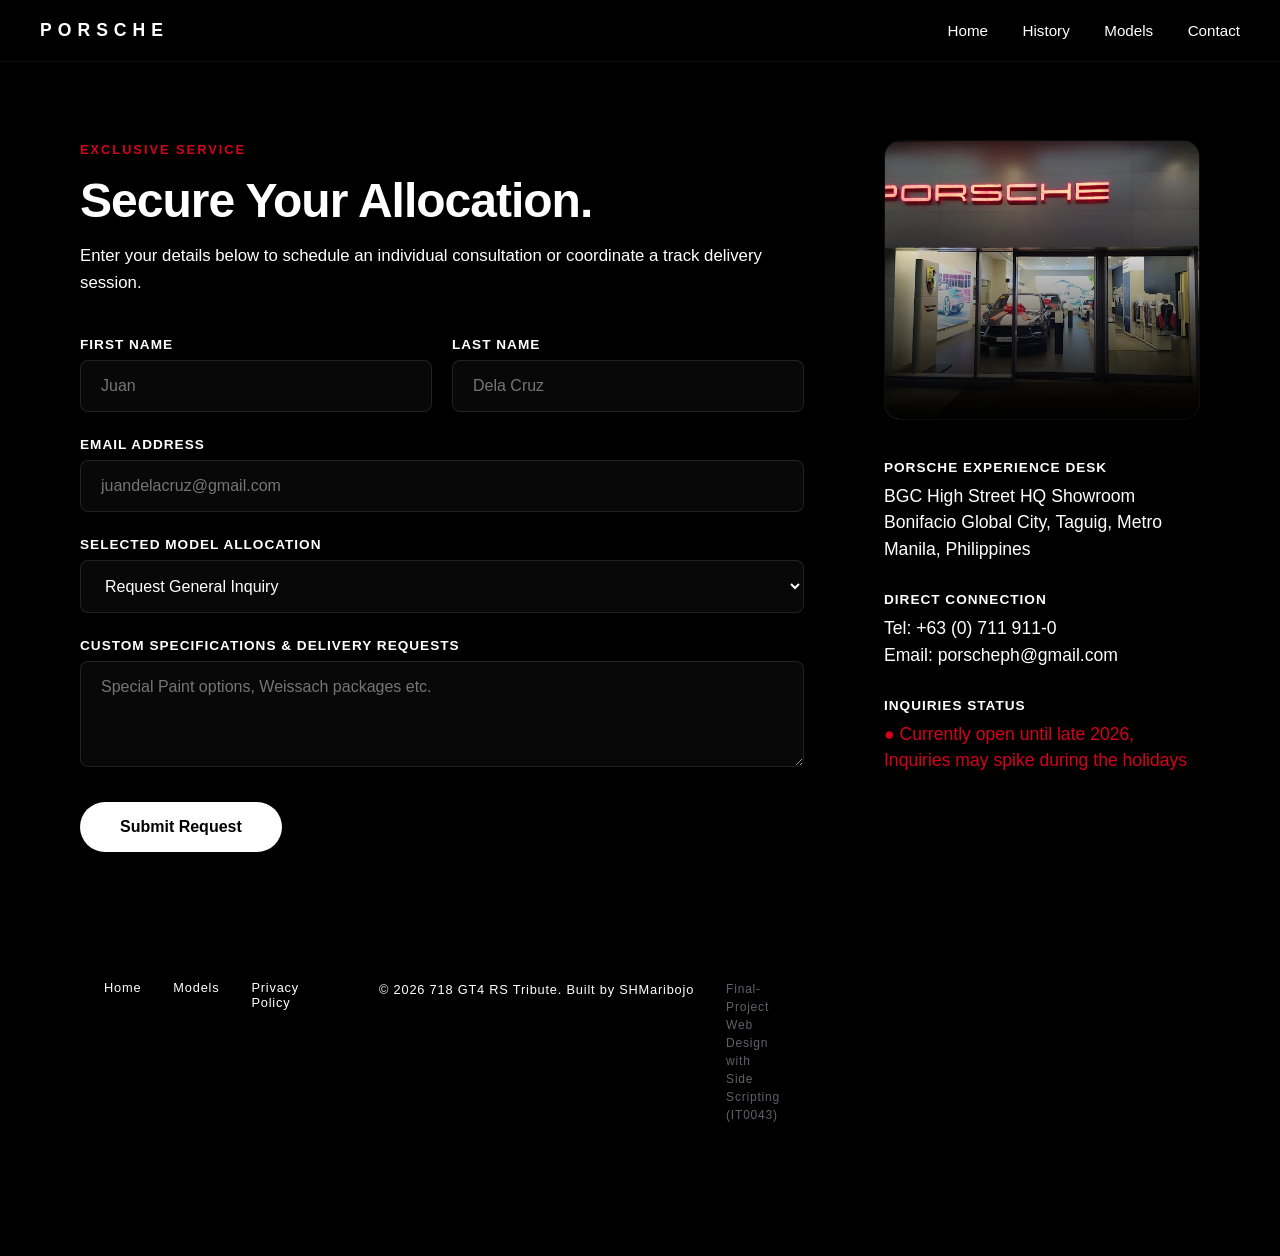
==== contact.html @ 1ed5b6e0 "Add files via upload" ====
<!DOCTYPE html>
<html lang="en">
<head>
    <meta charset="UTF-8">
    <meta name="viewport" content="width=device-width, initial-scale=1.0">
    <title>Porsche Consultation Desk</title>
    <link rel="stylesheet" href="homestyle.css">
</head>
<body>

    <header class="global-header">
            <div class="logo">PORSCHE</div>
        <nav class="nav-links">
            <a href="index.html">Home</a>
            <a href="history.html">History</a>
            <a href="models.html">Models</a>
            <a href="contact.html" class="active">Contact</a>
        </nav>
    </header>

    <main class="contact-page">
        <div class="contact-container">
            
            <section class="contact-form-section">
                <span class="tag">Exclusive Service</span>
                <h1>Secure Your Allocation.</h1>
                <p class="subtitle">Enter your details below to schedule an individual consultation or coordinate a track delivery session.</p>

                <form id="consultation-form" class="porsche-form">
                    <div class="input-row">
                        <div class="input-group">
                            <label for="first-name">First Name</label>
                            <input type="text" id="first-name" placeholder="Juan" required>
                        </div>
                        <div class="input-group">
                            <label for="last-name">Last Name</label>
                            <input type="text" id="last-name" placeholder="Dela Cruz" required>
                        </div>
                    </div>

                    <div class="input-group">
                        <label for="email">Email Address</label>
                        <input type="email" id="email" placeholder="juandelacruz@gmail.com" required>
                    </div>

                    <div class="input-group">
                        <label for="model-select">Selected Model Allocation</label>
                        <select id="model-select">
                            <option value="general">Request General Inquiry</option>
                            <option value="base">718 Cayman</option>
                            <option value="s">718 Cayman S</option>
                            <option value="boxster">718 Cayman Boxster</option>
                            <option value="gts 4.0">718 Cayman GTS 4.0</option>
                            <option value="spyder rs">718 Cayman Spyder RS</option>
                            <option value="gt4 rs"> 718 Cayman GT4 RS</option>
                        </select>
                    </div>

                    <div class="input-group">
                        <label for="message">Custom Specifications & Delivery Requests</label>
                        <textarea id="message" rows="4" placeholder="Special Paint options, Weissach packages etc. "></textarea>
                    </div>

                    <button type="submit" class="submit-btn">Submit Request</button>
                </form>
            </section>

            <section class="contact-details-section">
                <div class="showroom-visual">
                    <img src="showroom.webp" alt="Modern minimal Porsche showroom interior design" class="showroom-img">
                    <div class="visual-overlay"></div>
                </div>

                <div class="showroom-details">
                    <div class="detail-block">
                        <h3>Porsche Experience Desk</h3>
                        <p>BGC High Street HQ Showroom<br>Bonifacio Global City, Taguig, Metro Manila, Philippines</p>
                    </div>
                    <div class="detail-block">
                        <h3>Direct Connection</h3>
                        <p>Tel: +63 (0) 711 911-0<br>Email: porscheph@gmail.com</p>
                    </div>
                    <div class="detail-block">
                        <h3>Inquiries Status</h3>
                        <p class="status-indicator">● Currently open until late 2026, Inquiries may spike during the holidays</p>
                    </div>
                </div>
            </section>
             <footer class="porsche-footer">
    <div class="footer-container">
        <div class="footer-nav">
            <a href="index.html">Home</a>
            <a href="models.html">Models</a>
            <a href="#">Privacy Policy</a>
        </div>

        <hr class="footer-line">

        <div class="footer-legal">
            <p class="copyright">&copy; 2026 718 GT4 RS Tribute. Built by SHMaribojo</p>
            <p class="disclaimer">Final-Project Web Design with Side Scripting (IT0043) </p>
        </div>
    </div>
    </footer>

        </div>
    </main>

    <script>
        window.addEventListener('DOMContentLoaded', () => {
            const urlParams = new URLSearchParams(window.location.search);
            const modelParam = urlParams.get('model');
            if (modelParam) {
                const selectElement = document.getElementById('model-select');
                if (selectElement) {
                    selectElement.value = modelParam;
                }
            }
        })
    </script>
</body>
</html>
---- homestyle.css ----
:root {
    --bg-dark: #000000;
    --bg-card: rgba(25, 25, 27, 0.8);
    --text-main: #ffffff;
    --text-muted: #ffffff; 
    --accent: #d5001c;     
    --ios-blur: blur(20px);
    --spring-transition: all 0.6s cubic-bezier(0.16, 1, 0.3, 1); 
}

html {
    scroll-behavior: smooth; 
}

* {
    box-sizing: border-box;
    margin: 0;
    padding: 0;
}

body {
    background-color: var(--bg-dark);
    color: var(--text-main);
    font-family: -apple-system, BlinkMacSystemFont, "Segoe UI", Roboto, sans-serif;
    overflow-x: hidden;
    antialiased: true;
}

/*Transparent Design, inspired by iOS 26*/

.global-header {
    position: fixed;
    top: 0;
    left: 0;
    width: 100%;
    z-index: 1000;
    display: flex;
    justify-content: space-between;
    align-items: center;
    padding: 20px 40px;
    background: rgba(0, 0, 0, 0.4);
    backdrop-filter: var(--ios-blur); 
    border-bottom: 1px solid rgba(255, 255, 255, 0.05);
    transition: var(--spring-transition);
}

.logo {
    font-weight: 800;
    letter-spacing: 6px;
    font-size: 1.1rem;
}

.nav-links a {
    color: var(--text-muted);
    text-decoration: none;
    margin-left: 30px;
    font-size: 0.95rem;
    font-weight: 500;
    transition: var(--spring-transition);
}

.nav-links a:hover, .nav-links a.active {
    color: var(--text-main);
}
.cayman-gallery-section {
    padding: 100px 5%;
    background-color: #0b0b0b; 
    display: flex;
    flex-direction: column;
    align-items: center;
}

.gallery-header {
    text-align: center;
    margin-bottom: 50px;
}

.gallery-subtitle {
    color: var(--text-muted, #888);
    font-size: 0.9rem;
    text-transform: uppercase;
    letter-spacing: 3px;
    display: block;
    margin-bottom: 10px;
}

.gallery-title {
    color: var(--text-main, #ffffff);
    font-size: 2.5rem;
    font-weight: 600;
}

.cayman-gallery-grid {
    display: grid;
    grid-template-columns: repeat(auto-fit, minmax(300px, 1fr));
    grid-auto-rows: 250px;
    gap: 20px;
    width: 100%;
    max-width: 1200px;
}

.gallery-item {
    position: relative;
    overflow: hidden;
    border-radius: 12px;
    background-color: #1a1a1a;
}

.gallery-item img {
    width: 100%;
    height: 100%;
    object-fit: cover;
    transition: transform 0.6s cubic-bezier(0.25, 1, 0.5, 1);
}

@media (min-width: 768px) {
    .gallery-item.wide {
        grid-column: span 2;
    }
    .gallery-item.tall {
        grid-row: span 2;
        height: 100%;
    }
}

.gallery-overlay {
    position: absolute;
    top: 0;
    left: 0;
    width: 100%;
    height: 100%;
    background: linear-gradient(to top, rgba(0, 0, 0, 0.8) 0%, rgba(0, 0, 0, 0) 60%);
    display: flex;
    align-items: flex-end;
    padding: 25px;
    opacity: 0;
    transition: opacity 0.4s ease;
}

.gallery-overlay span {
    color: #ffffff;
    font-size: 1.1rem;
    font-weight: 500;
    transform: translateY(15px);
    transition: transform 0.4s ease;
}


.gallery-item:hover img {
    transform: scale(1.08); 
}

.gallery-item:hover .gallery-overlay {
    opacity: 1;
}

.gallery-item:hover .gallery-overlay span {
    transform: translateY(0);
}

.hero-section {
    position: relative;
    height: 100vh;
    display: flex;
    flex-direction: column;
    justify-content: center;
    align-items: center;
    text-align: center;
}

.hero-video-container {
    position: absolute;
    top: 0;
    left: 0;
    width: 100%;
    height: 100vh;
    z-index: -1;
}

.hero-bg {
    width: 100%;
    height: 100%;
    object-fit: cover;
    transform: scale(1.05); 
    transition: transform 1.5s cubic-bezier(0.16, 1, 0.3, 1);
}

.hero-overlay {
    position: absolute;
    top: 0;
    left: 0;
    width: 100%;
    height: 100%;
    background: linear-gradient(to bottom, rgba(0,0,0,0.2) 0%, rgba(0,0,0,0.8) 100%);
}

.hero-content {
    z-index: 10;
    opacity: 0;
    transform: translateY(30px);
    animation: iosFadeUp 1.2s cubic-bezier(0.16, 1, 0.3, 1) forwards 0.3s;
}

.hero-subtitle {
    font-size: 1.2rem;
    letter-spacing: 4px;
    text-transform: uppercase;
    color: var(--text-muted);
    margin-bottom: 10px;
}

.hero-title {
    font-size: 4rem;
    font-weight: 700;
    letter-spacing: -1px;
    margin-bottom: 30px;
}

.ios-btn {
    background: var(--text-main);
    color: var(--bg-dark);
    border: none;
    padding: 14px 32px;
    font-size: 1rem;
    font-weight: 600;
    border-radius: 30px;
    cursor: pointer;
    transition: var(--spring-transition);
}

.ios-btn:hover {
    transform: scale(1.05);
    background: #f5f5f7;
}

.ios-btn:active {
    transform: scale(0.98); 
}

.scroll-indicator {
    position: absolute;
    bottom: 30px;
    font-size: 2rem;
    animation: bounce 2s infinite;
    color: var(--text-muted);
}

.details-section {
    min-height: 100vh;
    background-color: var(--bg-dark);
    display: flex;
    align-items: center;
    padding: 100px 40px;
}

.details-container {
    max-width: 1100px;
    margin: 0 auto;
    display: grid;
   grid-template-columns: 1fr; 
    gap: 60px;
    width: 100%;
}

@media (min-width: 768px) {
    .details-container {
        grid-template-columns: 1.5fr 1fr;
    }
}

.tag {
    color: var(--accent);
    text-transform: uppercase;
    letter-spacing: 2px;
    font-size: 0.85rem;
    font-weight: 700;
}

.text-block h2 {
    font-size: 3rem;
    margin: 15px 0 25px 0;
    letter-spacing: -0.5px;
}

.text-block p {
    color: var(--text-muted);
    font-size: 1.2rem;
    line-height: 1.8;
}

.stats-grid {
    display: flex;
    flex-direction: column;
    gap: 20px;
    justify-content: center;
}

.stat-card {
    background: var(--bg-card);
    backdrop-filter: var(--ios-blur);
    padding: 30px;
    border-radius: 18px; 
    border: 1px solid rgba(255, 255, 255, 0.03);
}

.stat-num {
    display: block;
    font-size: 3.5rem;
    font-weight: 700;
    letter-spacing: -2px;
}

.stat-label {
    color: var(--text-muted);
    font-size: 0.9rem;
    text-transform: uppercase;
    letter-spacing: 1px;
}

/*Overall Animation*/
@keyframes iosFadeUp {
    to {
        opacity: 1;
        transform: translateY(0);
    }
}

@keyframes bounce {
    0%, 20%, 50%, 80%, 100% { transform: translateY(0); }
    40% { transform: translateY(-10px); }
    60% { transform: translateY(-5px); }
}

/*History Page Style*/
.history-page {
    padding-top: 140px; 
    background-color: var(--bg-dark);
}

.history-hero {
    text-align: center;
    max-width: 800px;
    margin: 0 auto 100px auto;
    padding: 0 20px;
}

.history-main-title {
    font-size: 4rem;
    font-weight: 700;
    letter-spacing: -1px;
    margin: 15px 0;
}

.history-intro {
    color: var(--text-muted);
    font-size: 1.2rem;
    line-height: 1.8;
}

/* Timeline Layout Rows */
.timeline-container {
    max-width: 1200px;
    margin: 0 auto;
    padding: 0 40px 100px 40px;
    display: flex;
    flex-direction: column;
    gap: 120px;
}

.timeline-row {
    display: grid;
    grid-template-columns: 1fr;
    gap: 40px;
    align-items: center;
}

@media (min-width: 768px) {
    .timeline-row {
        grid-template-columns: 1fr 1fr;
    }
    
    .timeline-row.reverse {
        direction: rtl; 
    }
    
    .timeline-row.reverse .timeline-text {
        direction: ltr; 
    }
}

.era-year {
    color: var(--accent);
    font-size: 1.5rem;
    font-weight: 800;
    letter-spacing: 2px;
}

.timeline-text h3 {
    font-size: 2.5rem;
    margin: 10px 0 20px 0;
    letter-spacing: -0.5px;
}

.timeline-text p {
    color: var(--text-muted);
    font-size: 1.1rem;
    line-height: 1.7;
}

.image-placeholder {
    width: 100%;
    aspect-ratio: 16 / 10;
    background: var(--bg-card);
    border: 1px solid rgba(255, 255, 255, 0.05);
    border-radius: 18px;
    display: flex;
    justify-content: center;
    align-items: center;
    color: var(--text-muted);
    font-size: 0.9rem;
    backdrop-filter: var(--ios-blur);
}

.reveal {
    opacity: 0;
    transform: translateY(40px);
    transition: var(--spring-transition);
    transition-duration: 1s;
}

.reveal.active {
    opacity: 1;
    transform: translateY(0);
}
.history-img {
    width: 100%;
    aspect-ratio: 16 / 10;
    object-fit: cover;
    border-radius: 18px;
    border: 1px solid rgba(255, 255, 255, 0.05);
    background: var(--bg-card);
    backdrop-filter: var(--ios-blur);
    box-shadow: 0 20px 40px rgba(0, 0, 0, 0.5);
    transition: var(--spring-transition);
}

.history-img:hover {
    transform: scale(1.02);
    border-color: rgba(213, 0, 28, 0.2);
}

/*Specification Page Style*/
.specs-page {
    padding-top: 140px;
    background-color: var(--bg-dark);
}

.specs-hero {
    text-align: center;
    max-width: 800px;
    margin: 0 auto 60px auto;
    padding: 0 20px;
}

.specs-hero h1 {
    font-size: 4rem;
    font-weight: 700;
    letter-spacing: -1px;
    margin: 10px 0;
}

.specs-hero p {
    color: var(--text-muted);
    font-size: 1.1rem;
    line-height: 1.7;
}

.specs-table-container {
    max-width: 1500px;
    margin: 0 auto;
    padding: 0 40px 100px 40px;
}

.specs-matrix {
    display: grid;
    grid-template-columns: 1fr;
    gap: 30px;
}

@media (min-width: 992px) {
    .specs-matrix {
        grid-template-columns: repeat(3, 1fr);
    }
}

.spec-matrix-card {
    background: var(--bg-card);
    backdrop-filter: var(--ios-blur);
    border: 1px solid rgba(213, 0, 28, 0.2);
    border-radius: 24px;
    padding: 40px 30px;
    transition: var(--spring-transition);
}

.spec-matrix-card:hover {
    transform: translateY(-8px);
    border-color: rgba(213, 0, 28, 0.2);
    box-shadow: 0 30px 60px rgba(0, 0, 0, 0.6);
}

.featured-card {
    border-color: rgba(213, 0, 28, 0.2);
    background: linear-gradient(145deg, rgba(25, 25, 27, 0.9) 0%, rgba(10, 10, 10, 0.9) 100%);
}

.stat-card:hover {
    background-color: var(--accent); 
    border-color: rgba(213, 0, 28, 0.2); 
    transform: translateY(-4px);
}

.card-header-tag {
    font-size: 0.8rem;
    font-weight: 700;
    letter-spacing: 1.5px;
    text-transform: uppercase;
    color: var(--text-muted);
    margin-bottom: 15px;
}

.text-accent {
    color: var(--accent);
}

.spec-matrix-card h2 {
    font-size: 2rem;
    font-weight: 700;
    letter-spacing: -0.5px;
}

.chassis-code {
    font-size: 0.95rem;
    color: var(--text-muted);
    margin: 5px 0 20px 0;
}

.spec-divider {
    height: 1px;
    background: rgba(255, 255, 255, 0.08);
    margin-bottom: 25px;
}

.spec-list {
    list-style: none;
    display: flex;
    flex-direction: column;
    gap: 16px;
}

.spec-list li {
    font-size: 1rem;
    color: #e5e5ea; 
    line-height: 1.4;
}

.spec-list li strong {
    color: var(--text-muted);
    font-weight: 500;
    display: inline-block;
    width: 100px; 
}
.history-footer-cta {
    text-align: center;
    padding: 100px 20px;
    background: linear-gradient(to top, rgba(213, 0, 28, 0.05) 0%, transparent 100%); 
    border-top: 1px solid rgba(255, 255, 255, 0.05);
}

.history-footer-cta h2 {
    font-size: 3rem;
    margin-bottom: 15px;
    letter-spacing: -0.5px;
}

.history-footer-cta p {
    color: var(--text-muted);
    max-width: 600px;
    margin: 0 auto 40px auto;
    font-size: 1.1rem;
    line-height: 1.6;
}

.text-center {
    display: inline-block;
    text-decoration: none;
}

/*Models page style*/
.models-page {
    padding-top: 100px;
    background-color: var(--bg-dark);
    min-height: 100vh;
}

.model-showcase {
    min-height: 70vh;
    display: flex;
    align-items: center;
    padding: 60px 40px;
    border-bottom: 1px solid rgba(255, 255, 255, 0.05);
    background: radial-gradient(circle at 80% 50%, rgba(213, 0, 28, 0.05) 0%, transparent 60%);
}

.showcase-content {
    max-width: 1200px;
    margin: 0 auto;
    display: grid;
    grid-template-columns: 1fr;
    gap: 50px;
    align-items: center;
    width: 100%;
}

@media (min-width: 992px) {
    .showcase-content {
        grid-template-columns: 1.2fr 1.5fr;
    }
}

.showcase-text h1 {
    font-size: 3.5rem;
    font-weight: 700;
    letter-spacing: -1px;
    margin: 15px 0 25px 0;
}

.showcase-text p {
    color: var(--text-muted);
    font-size: 1.15rem;
    line-height: 1.8;
    margin-bottom: 40px;
}

.showcase-mini-specs {
    display: grid;
    grid-template-columns: repeat(3, 1fr);
    gap: 20px;
}

.mini-spec {
    border-left: 2px solid var(--accent);
    padding-left: 15px;
}

.mini-val {
    display: block;
    font-size: 1.8rem;
    font-weight: 700;
    color: var(--text-main);
}

.mini-label {
    font-size: 0.8rem;
    color: var(--text-muted);
    text-transform: uppercase;
    letter-spacing: 1px;
}

.showcase-visual {
    display: flex;
    justify-content: center;
    align-items: center;
}

.active-model-img {
    width: 100%;
    max-height: 400px;
    object-fit: contain;
    filter: drop-shadow(0 20px 40px rgba(0, 0, 0, 0.6));
    animation: imageSlideIn 0.8s cubic-bezier(0.16, 1, 0.3, 1) forwards;
}

@keyframes imageSlideIn {
    0% {
        opacity: 0;
        transform: translateX(40px);
    }
    100% {
        opacity: 1;
        transform: translateX(0);
    }
}

.model-selection-section {
    padding: 80px 40px;
    max-width: 1200px;
    margin: 0 auto;
}

.section-header {
    margin-bottom: 40px;
}

.section-header h2 {
    font-size: 2.5rem;
    margin-bottom: 10px;
}

.section-header p {
    color: var(--text-muted);
}

.model-selector-grid {
    display: grid;
    grid-template-columns: repeat(auto-fit, minmax(250px, 1fr));
    gap: 20px;
}

.model-select-card {
    background: var(--bg-card);
    border: 1px solid rgba(255, 255, 255, 0.03);
    border-radius: 18px;
    padding: 30px;
    cursor: pointer;
    position: relative;
    overflow: hidden;
    height: 180px;
    display: flex;
    flex-direction: column;
    justify-content: space-between;
    transition: var(--spring-transition);
}

.model-select-card .model-card-info h3 {
    font-size: 1.3rem;
    margin-bottom: 5px;
    font-weight: 600;
}

.model-select-card .model-card-info span {
    color: var(--text-muted);
    font-size: 0.9rem;
}

.model-select-card.active, .model-select-card:hover {
    background: var(--accent);
    transform: translateY(-5px);
}

.model-select-card.active .model-card-info span,
.model-select-card:hover .model-card-info span {
    color: rgba(255, 255, 255, 0.8);
}

/*Showroom style layout page*/
.showroom-page {
    padding-top: 140px;
    background-color: var(--bg-dark);
    min-height: 100vh;
}

.showroom-intro {
    text-align: center;
    max-width: 700px;
    margin: 0 auto 60px auto;
    padding: 0 20px;
}

.showroom-intro h1 {
    font-size: 3.5rem;
    margin: 15px 0;
    letter-spacing: -1px;
}

.showroom-intro p {
    color: var(--text-muted);
    font-size: 1.1rem;
    line-height: 1.7;
}

.dealership-grid {
    max-width: 1320px;
    margin: 0 auto;
    padding: 120px 30px 120px 30px; 
    display: grid;
    
    /*Strictly locks layout to 3 equal-width columns on desktop*/
    grid-template-columns: repeat(3, 1fr); 
    
    gap: 110px 30px; 
    justify-content: center;
}

/*Individual Card Structure*/
.dealer-card {
    background: var(--bg-card);
    backdrop-filter: var(--ios-blur);
    border: 1px solid rgba(255, 255, 255, 0.04);
    border-radius: 32px;
    position: relative;
    display: flex;
    flex-direction: column;
    width: 100%;
    max-width: 440px; 
    height: 580px;    
    padding: 0 40px 40px 40px;
    margin: 0 auto;
    transition: var(--spring-transition);
}


.car-visual-box-overflow {
    position: relative;
    width: 100%;
    height: 160px;
    margin-top: -85px; 
    margin-bottom: 10px;
    display: flex;
    justify-content: center;
    align-items: center;
    pointer-events: none;
    z-index: 10;
}

.car-render {
    width: auto;
    height: auto;
    max-width: 115%;  
    max-height: 100%; 
    transform: scale(1.35);
    object-fit: contain;
    filter: drop-shadow(0 15px 25px rgba(0, 0, 0, 0.6));
    transition: var(--spring-transition);
}

.card-content-body {
    display: flex;
    flex-direction: column;
    justify-content: flex-start;
    height: 100%;
}

.card-title {
    font-size: 2rem;
    font-weight: 600;
    margin-bottom: 12px;
}

.badge-row {
    display: flex;
    flex-wrap: wrap;
    gap: 6px;
    margin-bottom: 30px;
}

.pill-badge {
    background: rgba(255, 255, 255, 0.07);
    color: var(--text-main);
    padding: 8px 16px;
    border-radius: 20px;
    font-size: 0.85rem;
    font-weight: 500;
}

.pill-badge.dark {
    background: #000000;
    color: #ffffff;
    border: 1px solid rgba(255, 255, 255, 0.1);
}

.dealer-stats-list {
    display: flex;
    flex-direction: column;
    gap: 20px;
    margin-bottom: 30px;
    text-align: left;
}

.stat-item {
    display: flex;
    flex-direction: column;
    gap: 4px;
    margin: 0;
    padding: 0;
}

.stat-value {
    font-size: 1.4rem;
    font-weight: 500;
    color: var(--text-main);
    margin: 0;
    padding: 0;
    line-height: 1.2;
    display: block;

}

.stat-desc {
    font-size: 0.75rem;
    color: var(--text-muted);
    margin: 0;
    padding: 0;
    line-height: 1.2;
    display: block;
}


.card-actions {
    margin-top: auto;
    display: flex;
    width: 100%;
    margin-top: auto;
    justify-content: center;
}

.btn-action {
    text-align: center;
    padding: 14px 0;
    width: 100%;
    display: block;
    border-radius: 12px;
    font-size: 0.85rem;
    font-weight: 600;
    text-decoration: none;
    transition: all 0.25s ease
}

.btn-action.primary {
    background: #000000;
    color: #ffffff;
    border: 1px solid rgba(255, 255, 255, 0.1);
}

.dealer-card:hover {
    transform: translateY(-5px);
    box-shadow: 0 30px 60px rgba(0, 0, 0, 0.6);
}

.dealer-card:hover .car-render {
    transform: translateY(-5px) scale(1.45);
}

@media (max-width: 1024px) {
    .dealership-grid {
        grid-template-columns: repeat(2, 1fr); /*2 Columns on Tablet*/
        gap: 110px 30px;
    }
}

@media (max-width: 768px) {
    .dealership-grid {
        grid-template-columns: 1fr; /*1 Column on Mobile*/
        gap: 100px 0;
    }
}

/*Porsche Showroom, Contact page layout and style*/
.contact-page {
    padding-top: 140px;
    background-color: var(--bg-dark);
    min-height: 100vh;
    display: flex;
    align-items: center;
    justify-content: center;
}

.contact-container {
    max-width: 1200px;
    width: 100%;
    margin: 0 auto;
    padding: 0 40px 100px 40px;
    display: grid;
    grid-template-columns: 1.2fr 1fr;
    gap: 80px;
    align-items: flex-start;
}

@media (max-width: 992px) {
    .contact-container {
        grid-template-columns: 1fr;
        gap: 60px;
        padding: 0 20px 80px 20px;
    }
}

.contact-form-section .tag {
    font-size: 0.8rem;
    color: var(--accent);
    text-transform: uppercase;
    letter-spacing: 2px;
    font-weight: 600;
}

.contact-form-section h1 {
    font-size: 3rem;
    margin: 15px 0;
    letter-spacing: -1px;
}

.contact-form-section .subtitle {
    color: var(--text-muted);
    font-size: 1.05rem;
    line-height: 1.6;
    margin-bottom: 40px;
}

.porsche-form {
    display: flex;
    flex-direction: column;
    gap: 25px;
}

.input-row {
    display: grid;
    grid-template-columns: 1fr 1fr;
    gap: 20px;
}

@media (max-width: 576px) {
    .input-row {
        grid-template-columns: 1fr;
    }
}

.input-group {
    display: flex;
    flex-direction: column;
    gap: 8px;
}

.input-group label {
    font-size: 0.85rem;
    text-transform: uppercase;
    letter-spacing: 1px;
    color: var(--text-muted);
    font-weight: 600;
}

.porsche-form input,
.porsche-form select,
.porsche-form textarea {
    background: rgba(255, 255, 255, 0.03);
    border: 1px solid rgba(255, 255, 255, 0.1);
    border-radius: 8px;
    padding: 16px 20px;
    color: var(--text-main);
    font-size: 1rem;
    font-family: inherit;
    transition: var(--spring-transition);
}

.porsche-form input:focus,
.porsche-form select:focus,
.porsche-form textarea:focus {
    outline: none;
    border-color: rgba(255, 255, 255, 0.4);
    background: rgba(255, 255, 255, 0.05);
}

.porsche-form select option {
    background-color: var(--bg-card);
    color: var(--text-main);
}

.submit-btn {
    align-self: flex-start;
    background: var(--text-main);
    color: var(--bg-dark);
    font-weight: 600;
    padding: 16px 40px;
    border: none;
    border-radius: 30px;
    font-size: 1rem;
    cursor: pointer;
    transition: var(--spring-transition);
    margin-top: 10px;
}

.submit-btn:hover {
    transform: translateY(-2px);
    opacity: 0.95;
    box-shadow: 0 10px 25px rgba(255, 255, 255, 0.1);
}

.showroom-visual {
    position: relative;
    border-radius: 16px;
    overflow: hidden;
    height: 280px;
    margin-bottom: 40px;
    border: 1px solid rgba(255, 255, 255, 0.05);
}

.showroom-img {
    width: 100%;
    height: 100%;
    object-fit: cover;
}

.visual-overlay {
    position: absolute;
    top: 0;
    left: 0;
    width: 100%;
    height: 100%;
    background: linear-gradient(to bottom, rgba(0,0,0,0) 30%, var(--bg-dark) 100%);
}

.showroom-details {
    display: flex;
    flex-direction: column;
    gap: 30px;
}

.detail-block h3 {
    font-size: 0.85rem;
    text-transform: uppercase;
    letter-spacing: 1px;
    color: var(--text-muted);
    margin-bottom: 8px;
    font-weight: 600;
}

.detail-block p {
    font-size: 1.1rem;
    line-height: 1.5;
    color: var(--text-main);
}

.status-indicator {
    color: var(--accent) !important;
    font-weight: 500;
}
.details-section {
    position: relative;
    width: 100%;
    min-height: 80vh; 
    overflow: hidden;
    display: flex;
    align-items: center;
    padding: 80px 0;
}

/*Background video of the Home page*/
.video-bg {
    position: absolute;
    top: 0;
    left: 0;
    width: 100%;
    height: 100%;
    object-fit: cover; 
    z-index: 1;
}

.video-overlay {
    position: absolute;
    top: 0;
    left: 0;
    width: 100%;
    height: 100%;
    background: rgba(0, 0, 0, 0.65); 
    z-index: 2;
}


.details-container {
    position: relative;
    z-index: 3; 
    width: 90%;
    max-width: 1200px;
    margin: 0 auto;
}

/*Engine Sound Section*/
.engine-sound-section {
    width: 100%;
    background-color: #0b0b0b;
    padding: 60px 5%;
    display: flex;
    justify-content: center;
    border-top: 1px solid #1a1a1a;
}

.sound-card-container {
    width: 100%;
    max-width: 1100px;
    background: linear-gradient(135deg, #141414 0%, #0d0d0d 100%);
    border: 1px solid #222;
    border-radius: 16px;
    padding: 40px;
    display: flex;
    flex-direction: column; 
    gap: 30px;
}

.sound-info {
    max-width: 100%;
}

.sound-tag {
    color: #e30613; 
    font-size: 0.75rem;
    text-transform: uppercase;
    letter-spacing: 2px;
    font-weight: 600;
    display: block;
    margin-bottom: 8px;
}

.sound-title {
    color: #ffffff;
    font-size: 1.8rem;
    font-weight: 600;
    margin: 0 0 10px 0;
}

.sound-desc {
    color: #888;
    font-size: 0.9rem;
    line-height: 1.5;
    margin: 0;
}

.sound-controls-row {
    display: flex;
    flex-direction: row;
    gap: 15px;
    width: 100%;
    flex-wrap: wrap; 
}

.play-engine-btn {
    flex: 1; 
    min-width: 200px;
    background-color: #1a1a1a;
    color: #ffffff;
    border: 1px solid #333;
    padding: 16px 24px;
    font-size: 0.95rem;
    font-weight: 600;
    border-radius: 30px;
    cursor: pointer;
    display: flex;
    align-items: center;
    justify-content: center;
    gap: 12px;
    transition: all 0.3s cubic-bezier(0.25, 1, 0.5, 1);
}

.play-engine-btn:hover {
    background-color: #ffffff;
    color: #000000;
    transform: translateY(-2px);
    box-shadow: 0 6px 20px rgba(255, 255, 255, 0.1);
}

.play-engine-btn.playing {
    background-color: #e30613;
    color: #ffffff;
    border-color: #e30613;
    animation: pulse-glow 2s infinite alternate;
}

@keyframes pulse-glow {
    0% { box-shadow: 0 0 10px rgba(227, 6, 19, 0.3); }
    100% { box-shadow: 0 0 20px rgba(227, 6, 19, 0.6); }
}

@media (max-width: 768px) {
    .sound-controls-row {
        flex-direction: column;
    }
    .play-engine-btn {
        width: 100%;
    }
}
/*Footer*/
.site-footer {
    background-color: #111111; 
    color: #e0e0e0;
    padding: 3rem 2rem 1.5rem 2rem;
    font-family: Arial, sans-serif; 
    margin-top: auto; 
}

.footer-container {
    max-width: 1200px;
    margin: 0 auto;
    display: grid;
    grid-template-columns: 2fr 1fr 1fr;
    gap: 2.5rem;
}

.footer-brand h3 {
    color: #ffffff;
    font-size: 1.5rem;
    margin-bottom: 1rem;
    letter-spacing: 1px;
    text-transform: uppercase;
}

.footer-brand p {
    font-size: 0.9rem;
    line-height: 1.6;
    color: #a0a0a0;
}

.footer-links h4, 
.footer-specs h4 {
    color: #ffffff;
    font-size: 1.1rem;
    margin-bottom: 1rem;
    text-transform: uppercase;
    letter-spacing: 0.5px;
}

.footer-links ul, 
.footer-specs ul {
    list-style: none;
    padding: 0;
    margin: 0;
}

.footer-links ul li, 
.footer-specs ul li {
    margin-bottom: 0.7rem;
    font-size: 0.9rem;
}

.footer-links ul li a {
    color: #a0a0a0;
    text-decoration: none;
    transition: color 0.3s ease;
}

.footer-links ul li a:hover {
    color: #d50000; 
}

.footer-specs ul li {
    color: #888888;
}

.footer-divider {
    border: 0;
    height: 1px;
    background: #2c2c2c;
    margin: 2.5rem auto 1.5rem auto;
    max-width: 1200px;
}

.footer-bottom {
    max-width: 1200px;
    margin: 0 auto;
    display: flex;
    justify-content: space-between;
    align-items: center;
    font-size: 0.8rem;
    color: #666666;
}

.stuttgart-nod {
    font-style: italic;
}

@media (max-width: 768px) {
    .footer-container {
        grid-template-columns: 1fr;
        gap: 2rem;
        text-align: center;
    }

    .footer-bottom {
        flex-direction: column;
        gap: 0.7rem;
        text-align: center;
    }
}

/*Footer Style*/
.porsche-footer {
    background-color: #000000; 
    color: #919194; 
    padding: 3rem 1.5rem 2rem 1.5rem;
    font-family: "Segoe UI", Roboto, Helvetica, Arial, sans-serif;
    font-size: 0.8rem;
    letter-spacing: 0.05rem;
}

.footer-container {
    max-width: 1200px;
    margin: 0 auto;
}


.footer-nav {
    display: flex;
    gap: 2rem;
    margin-bottom: 1.5rem;
}

.footer-nav a {
    color: #ffffff; 
    text-decoration: none;
    font-weight: 500;
    transition: color 0.2s ease;
}

.footer-nav a:hover {
    color: #919194; 
}

.footer-line {
    border: 0;
    height: 1px;
    background-color: #212124; 
    margin: 1.5rem 0;
}

.footer-legal {
    display: flex;
    justify-content: space-between;
    align-items: flex-start;
    gap: 2rem;
    line-height: 1.5;
}

.footer-legal .copyright {
    color: #ffffff;
    font-weight: 500;
    white-space: nowrap;
}

.footer-legal .disclaimer {
    font-size: 0.75rem;
    color: #626266; 
    max-width: 700px;
}


@media (max-width: 768px) {
    .footer-nav {
        flex-direction: column;
        gap: 1rem;
    }
    
    .footer-legal {
        flex-direction: column;
        gap: 1rem;
    }
}
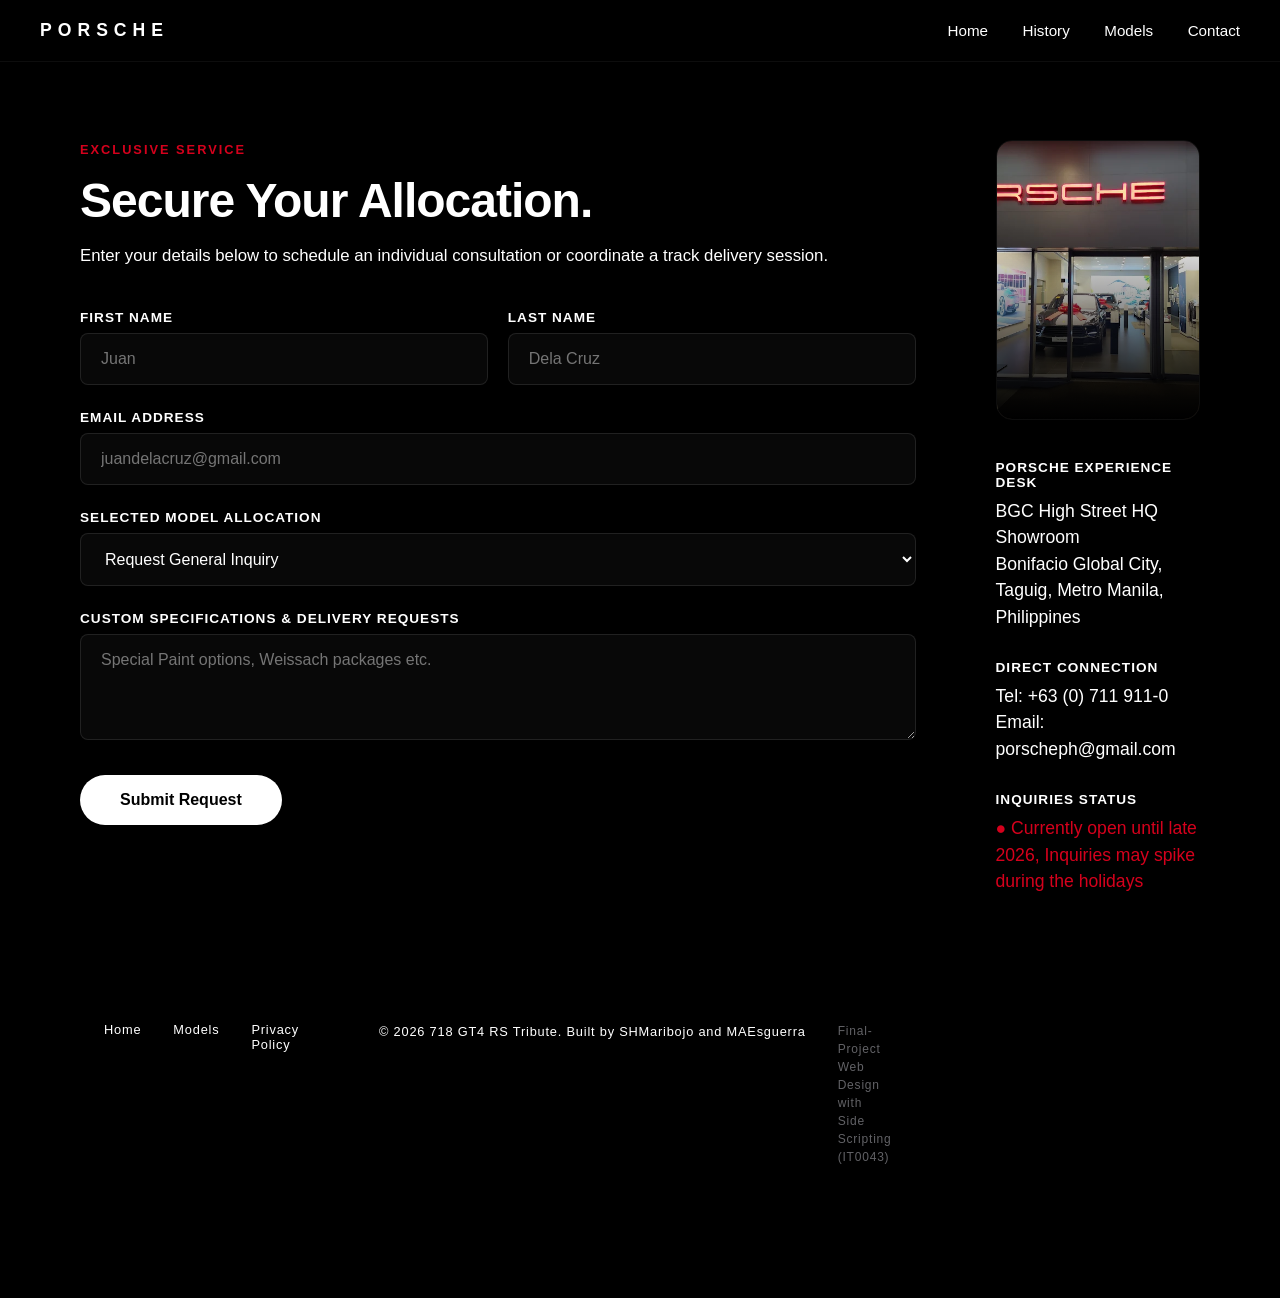
==== commit f27122c4: "Update contact.html" ====
--- a/contact.html
+++ b/contact.html
@@ -97,7 +97,7 @@
         <hr class="footer-line">
 
         <div class="footer-legal">
-            <p class="copyright">&copy; 2026 718 GT4 RS Tribute. Built by SHMaribojo</p>
+            <p class="copyright">&copy; 2026 718 GT4 RS Tribute. Built by SHMaribojo and MAEsguerra</p>
             <p class="disclaimer">Final-Project Web Design with Side Scripting (IT0043) </p>
         </div>
     </div>
@@ -119,4 +119,4 @@
         })
     </script>
 </body>
-</html>+</html>
